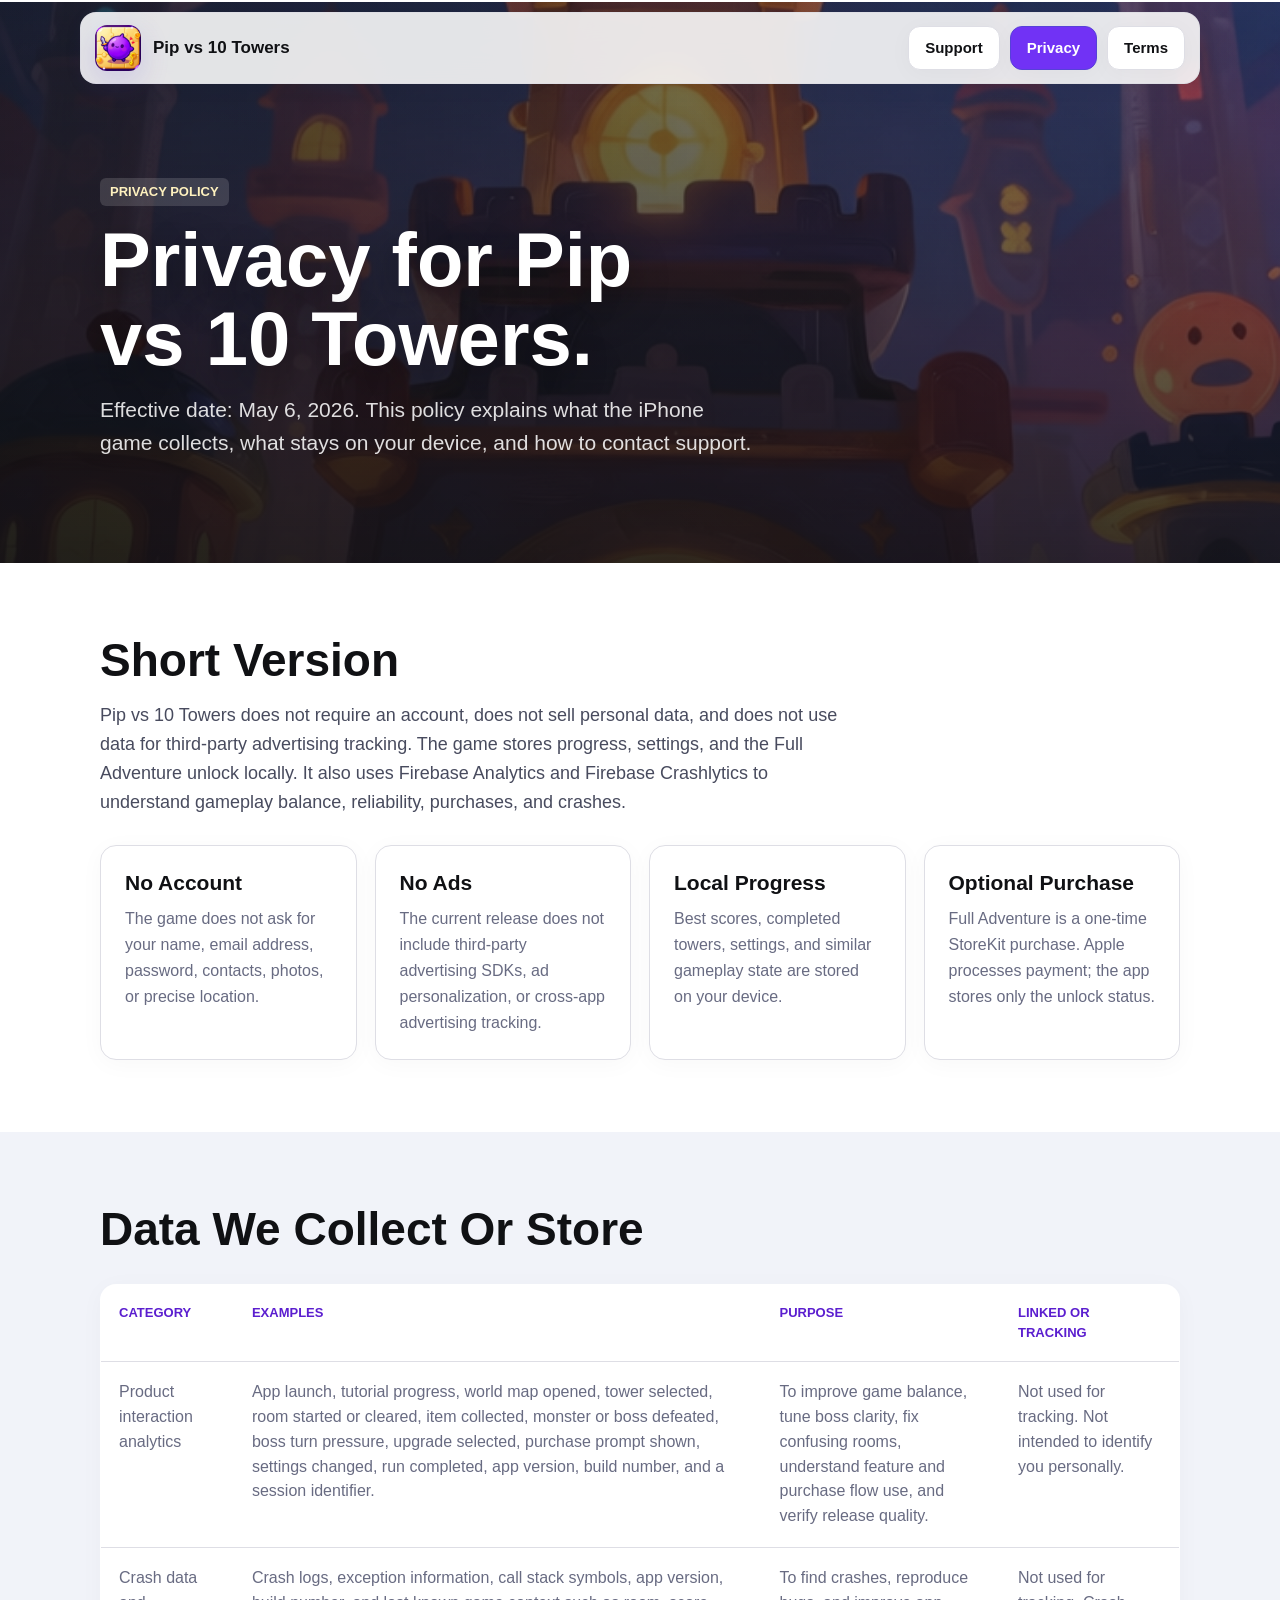
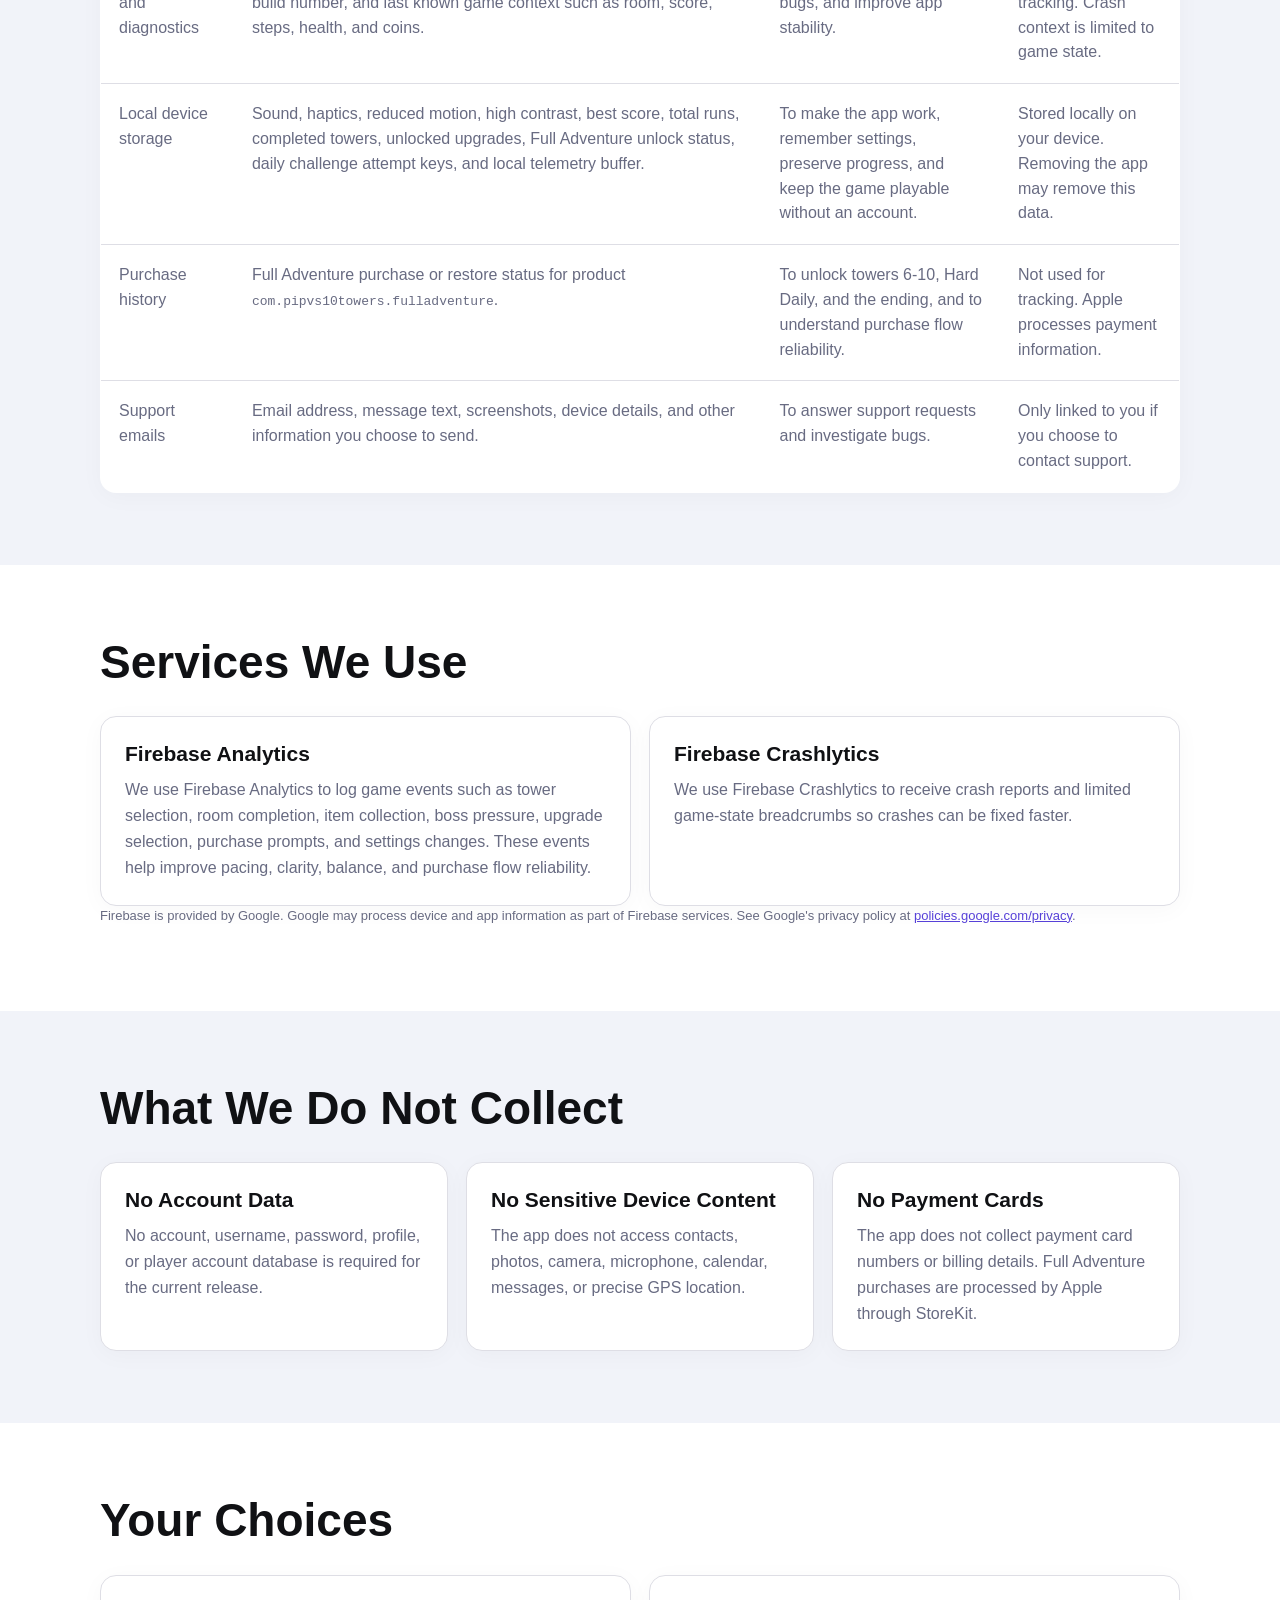
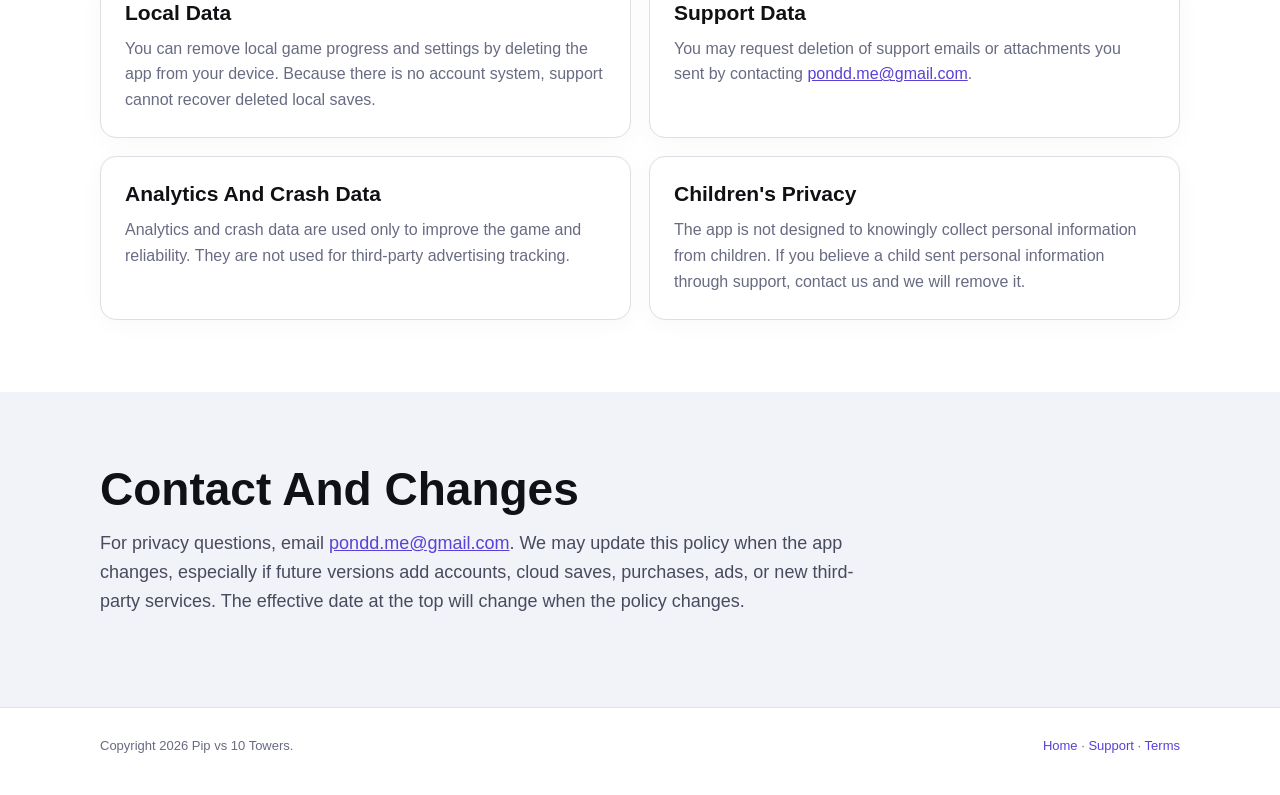
==== privacy.html @ 15993c51 "init" ====
<!DOCTYPE html>
<html lang="en">
  <head>
    <meta charset="utf-8">
    <meta name="viewport" content="width=device-width, initial-scale=1">
    <title>Privacy Policy - Pip vs 10 Towers</title>
    <meta name="description" content="Privacy policy for Pip vs 10 Towers on iPhone.">
    <link rel="stylesheet" href="styles.css">
    <link rel="icon" href="assets/app-icon.png">
  </head>
  <body>
    <div class="site-shell">
      <header class="topbar">
        <a class="brand" href="index.html" aria-label="Pip vs 10 Towers home">
          <img src="assets/app-icon.png" alt="">
          <span>Pip vs 10 Towers</span>
        </a>
        <nav class="nav" aria-label="Main navigation">
          <a href="support.html">Support</a>
          <a href="privacy.html" aria-current="page">Privacy</a>
          <a href="terms.html">Terms</a>
        </nav>
      </header>

      <main>
        <section class="page-header">
          <div class="content">
            <p class="eyebrow">Privacy Policy</p>
            <h1>Privacy for Pip vs 10 Towers.</h1>
            <p class="hero-copy">
              Effective date: May 6, 2026. This policy explains what the iPhone game collects, what stays on your device, and how to contact support.
            </p>
          </div>
        </section>

        <section class="section">
          <div class="content">
            <h2>Short Version</h2>
            <p class="lead">
              Pip vs 10 Towers does not require an account, does not sell personal data, and does not use data for third-party advertising tracking. The game stores progress, settings, and the Full Adventure unlock locally. It also uses Firebase Analytics and Firebase Crashlytics to understand gameplay balance, reliability, purchases, and crashes.
            </p>
            <div class="grid">
              <article class="card">
                <h3>No Account</h3>
                <p>The game does not ask for your name, email address, password, contacts, photos, or precise location.</p>
              </article>
              <article class="card">
                <h3>No Ads</h3>
                <p>The current release does not include third-party advertising SDKs, ad personalization, or cross-app advertising tracking.</p>
              </article>
              <article class="card">
                <h3>Local Progress</h3>
                <p>Best scores, completed towers, settings, and similar gameplay state are stored on your device.</p>
              </article>
              <article class="card">
                <h3>Optional Purchase</h3>
                <p>Full Adventure is a one-time StoreKit purchase. Apple processes payment; the app stores only the unlock status.</p>
              </article>
            </div>
          </div>
        </section>

        <section class="section alt">
          <div class="content">
            <h2>Data We Collect Or Store</h2>
            <table class="data-table">
              <thead>
                <tr>
                  <th>Category</th>
                  <th>Examples</th>
                  <th>Purpose</th>
                  <th>Linked Or Tracking</th>
                </tr>
              </thead>
              <tbody>
                <tr>
                  <td data-label="Category">Product interaction analytics</td>
                  <td data-label="Examples">App launch, tutorial progress, world map opened, tower selected, room started or cleared, item collected, monster or boss defeated, boss turn pressure, upgrade selected, purchase prompt shown, settings changed, run completed, app version, build number, and a session identifier.</td>
                  <td data-label="Purpose">To improve game balance, tune boss clarity, fix confusing rooms, understand feature and purchase flow use, and verify release quality.</td>
                  <td data-label="Linked Or Tracking">Not used for tracking. Not intended to identify you personally.</td>
                </tr>
                <tr>
                  <td data-label="Category">Crash data and diagnostics</td>
                  <td data-label="Examples">Crash logs, exception information, call stack symbols, app version, build number, and last known game context such as room, score, steps, health, and coins.</td>
                  <td data-label="Purpose">To find crashes, reproduce bugs, and improve app stability.</td>
                  <td data-label="Linked Or Tracking">Not used for tracking. Crash context is limited to game state.</td>
                </tr>
                <tr>
                  <td data-label="Category">Local device storage</td>
                  <td data-label="Examples">Sound, haptics, reduced motion, high contrast, best score, total runs, completed towers, unlocked upgrades, Full Adventure unlock status, daily challenge attempt keys, and local telemetry buffer.</td>
                  <td data-label="Purpose">To make the app work, remember settings, preserve progress, and keep the game playable without an account.</td>
                  <td data-label="Linked Or Tracking">Stored locally on your device. Removing the app may remove this data.</td>
                </tr>
                <tr>
                  <td data-label="Category">Purchase history</td>
                  <td data-label="Examples">Full Adventure purchase or restore status for product <code>com.pipvs10towers.fulladventure</code>.</td>
                  <td data-label="Purpose">To unlock towers 6-10, Hard Daily, and the ending, and to understand purchase flow reliability.</td>
                  <td data-label="Linked Or Tracking">Not used for tracking. Apple processes payment information.</td>
                </tr>
                <tr>
                  <td data-label="Category">Support emails</td>
                  <td data-label="Examples">Email address, message text, screenshots, device details, and other information you choose to send.</td>
                  <td data-label="Purpose">To answer support requests and investigate bugs.</td>
                  <td data-label="Linked Or Tracking">Only linked to you if you choose to contact support.</td>
                </tr>
              </tbody>
            </table>
          </div>
        </section>

        <section class="section">
          <div class="content">
            <h2>Services We Use</h2>
            <div class="grid two">
              <article class="card">
                <h3>Firebase Analytics</h3>
                <p>We use Firebase Analytics to log game events such as tower selection, room completion, item collection, boss pressure, upgrade selection, purchase prompts, and settings changes. These events help improve pacing, clarity, balance, and purchase flow reliability.</p>
              </article>
              <article class="card">
                <h3>Firebase Crashlytics</h3>
                <p>We use Firebase Crashlytics to receive crash reports and limited game-state breadcrumbs so crashes can be fixed faster.</p>
              </article>
            </div>
            <p class="fine-print">
              Firebase is provided by Google. Google may process device and app information as part of Firebase services. See Google's privacy policy at <a href="https://policies.google.com/privacy">policies.google.com/privacy</a>.
            </p>
          </div>
        </section>

        <section class="section alt">
          <div class="content">
            <h2>What We Do Not Collect</h2>
            <div class="grid">
              <article class="card">
                <h3>No Account Data</h3>
                <p>No account, username, password, profile, or player account database is required for the current release.</p>
              </article>
              <article class="card">
                <h3>No Sensitive Device Content</h3>
                <p>The app does not access contacts, photos, camera, microphone, calendar, messages, or precise GPS location.</p>
              </article>
              <article class="card">
                <h3>No Payment Cards</h3>
                <p>The app does not collect payment card numbers or billing details. Full Adventure purchases are processed by Apple through StoreKit.</p>
              </article>
            </div>
          </div>
        </section>

        <section class="section">
          <div class="content">
            <h2>Your Choices</h2>
            <div class="grid two">
              <article class="card">
                <h3>Local Data</h3>
                <p>You can remove local game progress and settings by deleting the app from your device. Because there is no account system, support cannot recover deleted local saves.</p>
              </article>
              <article class="card">
                <h3>Support Data</h3>
                <p>You may request deletion of support emails or attachments you sent by contacting <a href="mailto:pondd.me@gmail.com?subject=Pip%20vs%2010%20Towers%20Privacy">pondd.me@gmail.com</a>.</p>
              </article>
              <article class="card">
                <h3>Analytics And Crash Data</h3>
                <p>Analytics and crash data are used only to improve the game and reliability. They are not used for third-party advertising tracking.</p>
              </article>
              <article class="card">
                <h3>Children's Privacy</h3>
                <p>The app is not designed to knowingly collect personal information from children. If you believe a child sent personal information through support, contact us and we will remove it.</p>
              </article>
            </div>
          </div>
        </section>

        <section class="section alt">
          <div class="content">
            <h2>Contact And Changes</h2>
            <p class="lead">
              For privacy questions, email <a href="mailto:pondd.me@gmail.com?subject=Pip%20vs%2010%20Towers%20Privacy">pondd.me@gmail.com</a>. We may update this policy when the app changes, especially if future versions add accounts, cloud saves, purchases, ads, or new third-party services. The effective date at the top will change when the policy changes.
            </p>
          </div>
        </section>
      </main>

      <footer class="footer">
        <div class="footer-inner">
          <span>Copyright 2026 Pip vs 10 Towers.</span>
          <span><a href="index.html">Home</a> · <a href="support.html">Support</a> · <a href="terms.html">Terms</a></span>
        </div>
      </footer>
    </div>
  </body>
</html>
---- styles.css ----
:root {
  color-scheme: light;
  --ink: #101114;
  --muted: #686b82;
  --soft: #484b5e;
  --paper: #f7f8fc;
  --surface: #ffffff;
  --surface-alt: #f1f3f9;
  --panel: #ffffff;
  --panel-strong: #ffffff;
  --line: #dedee5;
  --line-soft: rgba(104, 107, 130, 0.18);
  --purple: #7132f5;
  --purple-dark: #5741d8;
  --purple-deep: #5b1ecf;
  --purple-soft: rgba(133, 91, 251, 0.16);
  --gold: #f5c95f;
  --green: #149e61;
  --green-dark: #026b3f;
  --danger: #d95f4f;
  --shadow: 0 4px 24px rgba(0, 0, 0, 0.03);
  --shadow-strong: 0 22px 58px rgba(16, 17, 20, 0.12);
  font-family: "IBM Plex Sans", "Helvetica Neue", Helvetica, Arial, sans-serif;
  background: var(--paper);
}

* {
  box-sizing: border-box;
}

html {
  min-width: 320px;
  background: var(--paper);
  -webkit-text-size-adjust: 100%;
}

body {
  min-height: 100vh;
  margin: 0;
  color: var(--ink);
  background: linear-gradient(180deg, #ffffff 0%, #f7f8fc 48%, #ffffff 100%);
}

a {
  color: var(--purple-dark);
}

.site-shell {
  min-height: 100vh;
}

.topbar {
  position: sticky;
  top: 12px;
  z-index: 10;
  display: flex;
  align-items: center;
  justify-content: space-between;
  gap: 18px;
  width: min(1120px, calc(100% - 32px));
  margin: 0 auto;
  padding: 12px 14px;
  border: 1px solid rgba(222, 222, 229, 0.82);
  border-radius: 16px;
  background: rgba(255, 255, 255, 0.88);
  box-shadow: var(--shadow);
  backdrop-filter: blur(18px);
}

.brand {
  display: inline-flex;
  align-items: center;
  gap: 12px;
  min-width: 0;
  color: var(--ink);
  text-decoration: none;
}

.brand img {
  width: 46px;
  height: 46px;
  border-radius: 12px;
  box-shadow: 0 10px 30px rgba(87, 65, 216, 0.16);
}

.brand span {
  font-size: 17px;
  font-weight: 800;
  letter-spacing: 0;
  white-space: nowrap;
}

.nav {
  display: flex;
  align-items: center;
  gap: 10px;
}

.nav a,
.button {
  display: inline-flex;
  align-items: center;
  justify-content: center;
  min-height: 44px;
  padding: 0 16px;
  border: 1px solid var(--line);
  border-radius: 12px;
  background: var(--surface);
  color: var(--ink);
  font-size: 15px;
  font-weight: 700;
  letter-spacing: 0;
  line-height: 1.38;
  text-decoration: none;
  box-shadow: var(--shadow);
  transition: transform 160ms ease, border-color 160ms ease, background 160ms ease;
}

.nav a:hover,
.button:hover {
  transform: translateY(-1px);
  border-color: rgba(113, 50, 245, 0.34);
}

.nav a[aria-current="page"],
.button.primary {
  border-color: var(--purple-dark);
  background: var(--purple);
  color: #ffffff;
}

.hero {
  position: relative;
  display: grid;
  align-items: center;
  min-height: clamp(620px, 78vh, 820px);
  margin-top: -70px;
  overflow: hidden;
  isolation: isolate;
}

.hero::before {
  content: "";
  position: absolute;
  inset: 0;
  z-index: -2;
  background: url("assets/pip-enters-tower.webp") center 38% / cover no-repeat;
}

.hero::after {
  content: "";
  position: absolute;
  inset: 0;
  z-index: -1;
  background:
    linear-gradient(180deg, rgba(16, 17, 20, 0.28) 0%, rgba(16, 17, 20, 0.18) 34%, rgba(16, 17, 20, 0.78) 100%),
    linear-gradient(90deg, rgba(16, 17, 20, 0.66) 0%, rgba(16, 17, 20, 0.24) 48%, rgba(16, 17, 20, 0.08) 100%);
}

.hero-inner,
.content {
  width: min(1080px, calc(100% - 32px));
  margin: 0 auto;
}

.hero-inner {
  display: grid;
  grid-template-columns: minmax(0, 1fr) minmax(230px, 330px);
  align-items: center;
  gap: clamp(28px, 5vw, 64px);
  padding: 178px 0 70px;
}

.hero-copy-panel {
  min-width: 0;
}

.intro-device {
  justify-self: end;
  width: clamp(230px, 26vw, 318px);
  margin: 0;
  filter: drop-shadow(0 28px 58px rgba(10, 9, 18, 0.42));
}

.phone-frame {
  position: relative;
  width: 100%;
  aspect-ratio: 9 / 19.5;
  padding: 12px;
  border: 1px solid rgba(255, 255, 255, 0.28);
  border-radius: 44px;
  background:
    linear-gradient(145deg, #22242b 0%, #07080d 58%, #333640 100%);
  box-shadow:
    inset 0 0 0 2px rgba(255, 255, 255, 0.08),
    inset 0 0 0 7px #0f1015,
    var(--shadow-strong);
}

.phone-frame::before {
  content: "";
  position: absolute;
  top: 18px;
  left: 50%;
  z-index: 2;
  width: 38%;
  height: 25px;
  border-radius: 9999px;
  background: #050507;
  transform: translateX(-50%);
}

.phone-frame::after {
  content: "";
  position: absolute;
  inset: 12px;
  z-index: 1;
  pointer-events: none;
  border-radius: 32px;
  box-shadow:
    inset 0 0 0 1px rgba(255, 255, 255, 0.12),
    inset 0 48px 58px rgba(255, 255, 255, 0.08);
}

.intro-video {
  display: block;
  width: 100%;
  height: 100%;
  border-radius: 32px;
  background: #0b0c10;
  object-fit: cover;
}

.eyebrow {
  display: inline-flex;
  align-items: center;
  min-height: 28px;
  margin: 0 0 14px;
  padding: 0 10px;
  border-radius: 6px;
  background: var(--purple-soft);
  color: var(--purple-deep);
  font-size: 13px;
  font-weight: 800;
  letter-spacing: 0;
  line-height: 1.43;
  text-transform: uppercase;
}

.hero .eyebrow,
.page-header .eyebrow {
  background: rgba(255, 255, 255, 0.14);
  color: #fff2bf;
}

h1,
h2,
h3,
p {
  margin-top: 0;
}

h1,
h2 {
  font-weight: 800;
  letter-spacing: 0;
}

h1 {
  max-width: 760px;
  margin-bottom: 16px;
  color: #ffffff;
  font-size: clamp(42px, 8vw, 76px);
  line-height: 1.04;
  text-wrap: balance;
  text-shadow: 0 14px 38px rgba(0, 0, 0, 0.42);
}

.hero-copy {
  max-width: 660px;
  margin-bottom: 28px;
  color: rgba(255, 255, 255, 0.86);
  font-size: clamp(17px, 2.2vw, 21px);
  line-height: 1.55;
}

.actions {
  display: flex;
  flex-wrap: wrap;
  gap: 12px;
}

.hero .button:not(.primary),
.page-header .button:not(.primary) {
  border-color: rgba(255, 255, 255, 0.72);
  background: rgba(255, 255, 255, 0.92);
}

.section {
  padding: 72px 0;
  background: var(--surface);
}

.section.alt {
  background: var(--surface-alt);
}

.section h2 {
  max-width: 780px;
  margin-bottom: 14px;
  color: var(--ink);
  font-size: clamp(30px, 5vw, 46px);
  line-height: 1.12;
  letter-spacing: 0;
  text-wrap: balance;
}

.lead {
  max-width: 760px;
  color: var(--soft);
  font-size: 18px;
  line-height: 1.62;
}

.grid {
  display: grid;
  grid-template-columns: repeat(auto-fit, minmax(230px, 1fr));
  gap: 18px;
  margin-top: 28px;
}

.grid.two {
  grid-template-columns: repeat(2, minmax(0, 1fr));
}

.card {
  min-width: 0;
  padding: 24px;
  border: 1px solid var(--line);
  border-radius: 16px;
  background: var(--panel);
  box-shadow: var(--shadow);
}

.card h3 {
  margin-bottom: 10px;
  color: var(--ink);
  font-size: 21px;
  line-height: 1.22;
  letter-spacing: 0;
}

.card p,
.card li {
  color: var(--muted);
  line-height: 1.62;
}

.card p:last-child,
.card ul:last-child {
  margin-bottom: 0;
}

.data-table {
  width: 100%;
  border-collapse: collapse;
  margin-top: 28px;
  overflow: hidden;
  border: 1px solid var(--line);
  border-radius: 16px;
  background: var(--panel-strong);
  box-shadow: var(--shadow);
}

.data-table th,
.data-table td {
  padding: 18px;
  border-bottom: 1px solid var(--line);
  text-align: left;
  vertical-align: top;
  line-height: 1.55;
}

.data-table th {
  color: var(--purple-deep);
  font-size: 13px;
  font-weight: 800;
  text-transform: uppercase;
  letter-spacing: 0;
}

.data-table td {
  color: var(--muted);
}

.data-table tr:last-child td {
  border-bottom: 0;
}

.page-header {
  position: relative;
  margin-top: -70px;
  padding: 176px 0 76px;
  overflow: hidden;
  isolation: isolate;
  background:
    linear-gradient(180deg, rgba(16, 17, 20, 0.22), rgba(16, 17, 20, 0.78)),
    linear-gradient(90deg, rgba(16, 17, 20, 0.68), rgba(16, 17, 20, 0.14)),
    url("assets/pip-enters-tower.webp") center 34% / cover no-repeat;
}

.page-header h1 {
  max-width: 820px;
}

.fine-print {
  color: var(--muted);
  font-size: 13px;
  line-height: 1.55;
}

.contact-box {
  display: flex;
  align-items: center;
  justify-content: space-between;
  gap: 18px;
  margin-top: 26px;
  padding: 22px;
  border: 1px solid rgba(113, 50, 245, 0.24);
  border-radius: 16px;
  background: var(--surface);
  box-shadow: var(--shadow);
}

.contact-box strong {
  display: block;
  margin-bottom: 4px;
  color: var(--ink);
  font-size: 18px;
}

.footer {
  padding: 30px 0 42px;
  border-top: 1px solid var(--line-soft);
  background: #ffffff;
}

.footer-inner {
  display: flex;
  justify-content: space-between;
  gap: 18px;
  width: min(1080px, calc(100% - 32px));
  margin: 0 auto;
  color: var(--muted);
  font-size: 13px;
}

.footer a {
  color: var(--purple-dark);
  text-decoration: none;
}

@media (max-width: 760px) {
  .topbar {
    top: 8px;
    align-items: flex-start;
    padding: 10px;
  }

  .brand span {
    white-space: normal;
  }

  .nav {
    flex-wrap: wrap;
    justify-content: flex-end;
    gap: 8px;
  }

  .nav a {
    min-height: 38px;
    padding: 0 12px;
    font-size: 13px;
  }

  .hero {
    min-height: 680px;
  }

  .hero-inner {
    grid-template-columns: 1fr;
    gap: 32px;
    padding-top: 170px;
    padding-bottom: 56px;
  }

  .intro-device {
    justify-self: center;
    width: min(72vw, 286px);
  }

  .grid,
  .grid.two {
    grid-template-columns: 1fr;
  }

  .data-table,
  .data-table thead,
  .data-table tbody,
  .data-table tr,
  .data-table th,
  .data-table td {
    display: block;
    width: 100%;
  }

  .data-table thead {
    display: none;
  }

  .data-table td {
    border-bottom: 0;
  }

  .data-table tr {
    border-bottom: 1px solid var(--line);
  }

  .data-table tr:last-child {
    border-bottom: 0;
  }

  .data-table td::before {
    content: attr(data-label);
    display: block;
    margin-bottom: 6px;
    color: var(--purple-deep);
    font-size: 12px;
    font-weight: 800;
    text-transform: uppercase;
    letter-spacing: 0;
  }

  .contact-box,
  .footer-inner {
    display: block;
  }

  .contact-box .button {
    width: 100%;
    margin-top: 14px;
  }

  .footer-inner span:last-child {
    display: block;
    margin-top: 10px;
  }
}

@media (prefers-reduced-motion: reduce) {
  .nav a,
  .button {
    transition: none;
  }

  .nav a:hover,
  .button:hover {
    transform: none;
  }
}
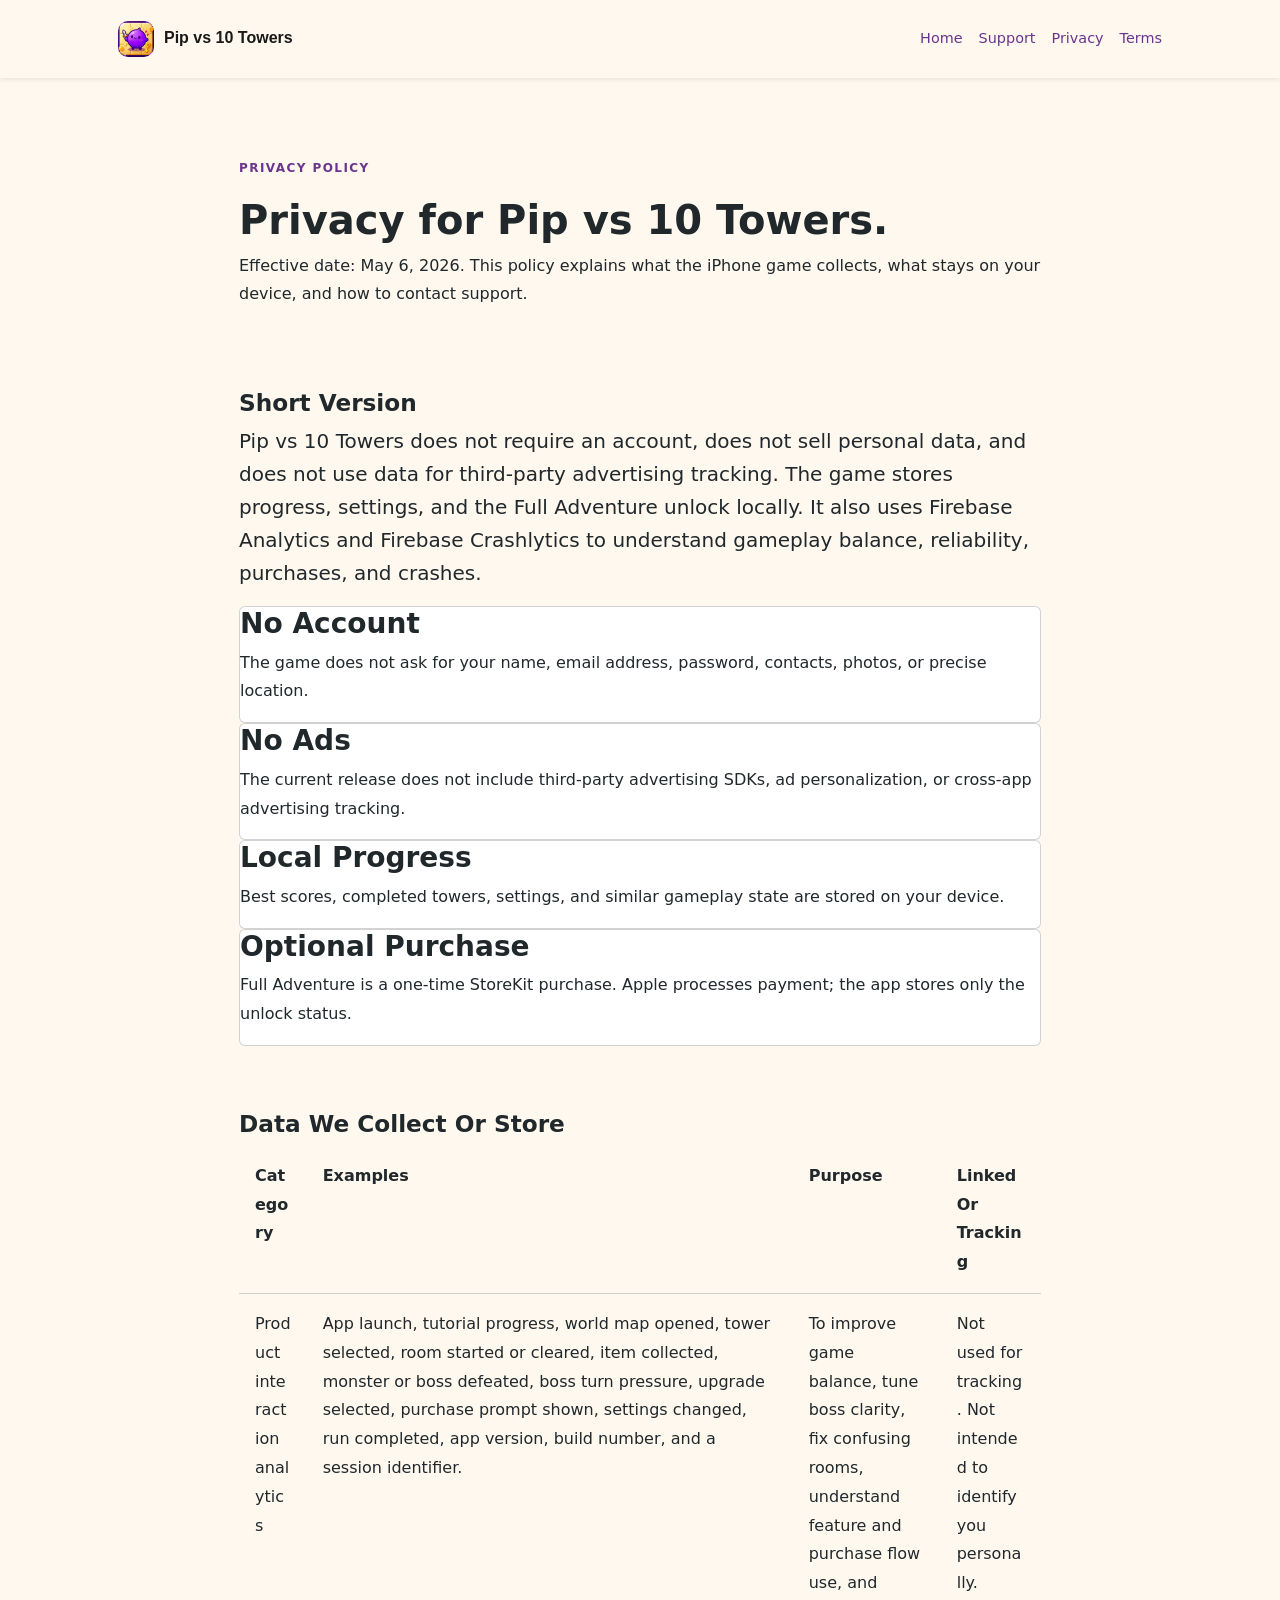
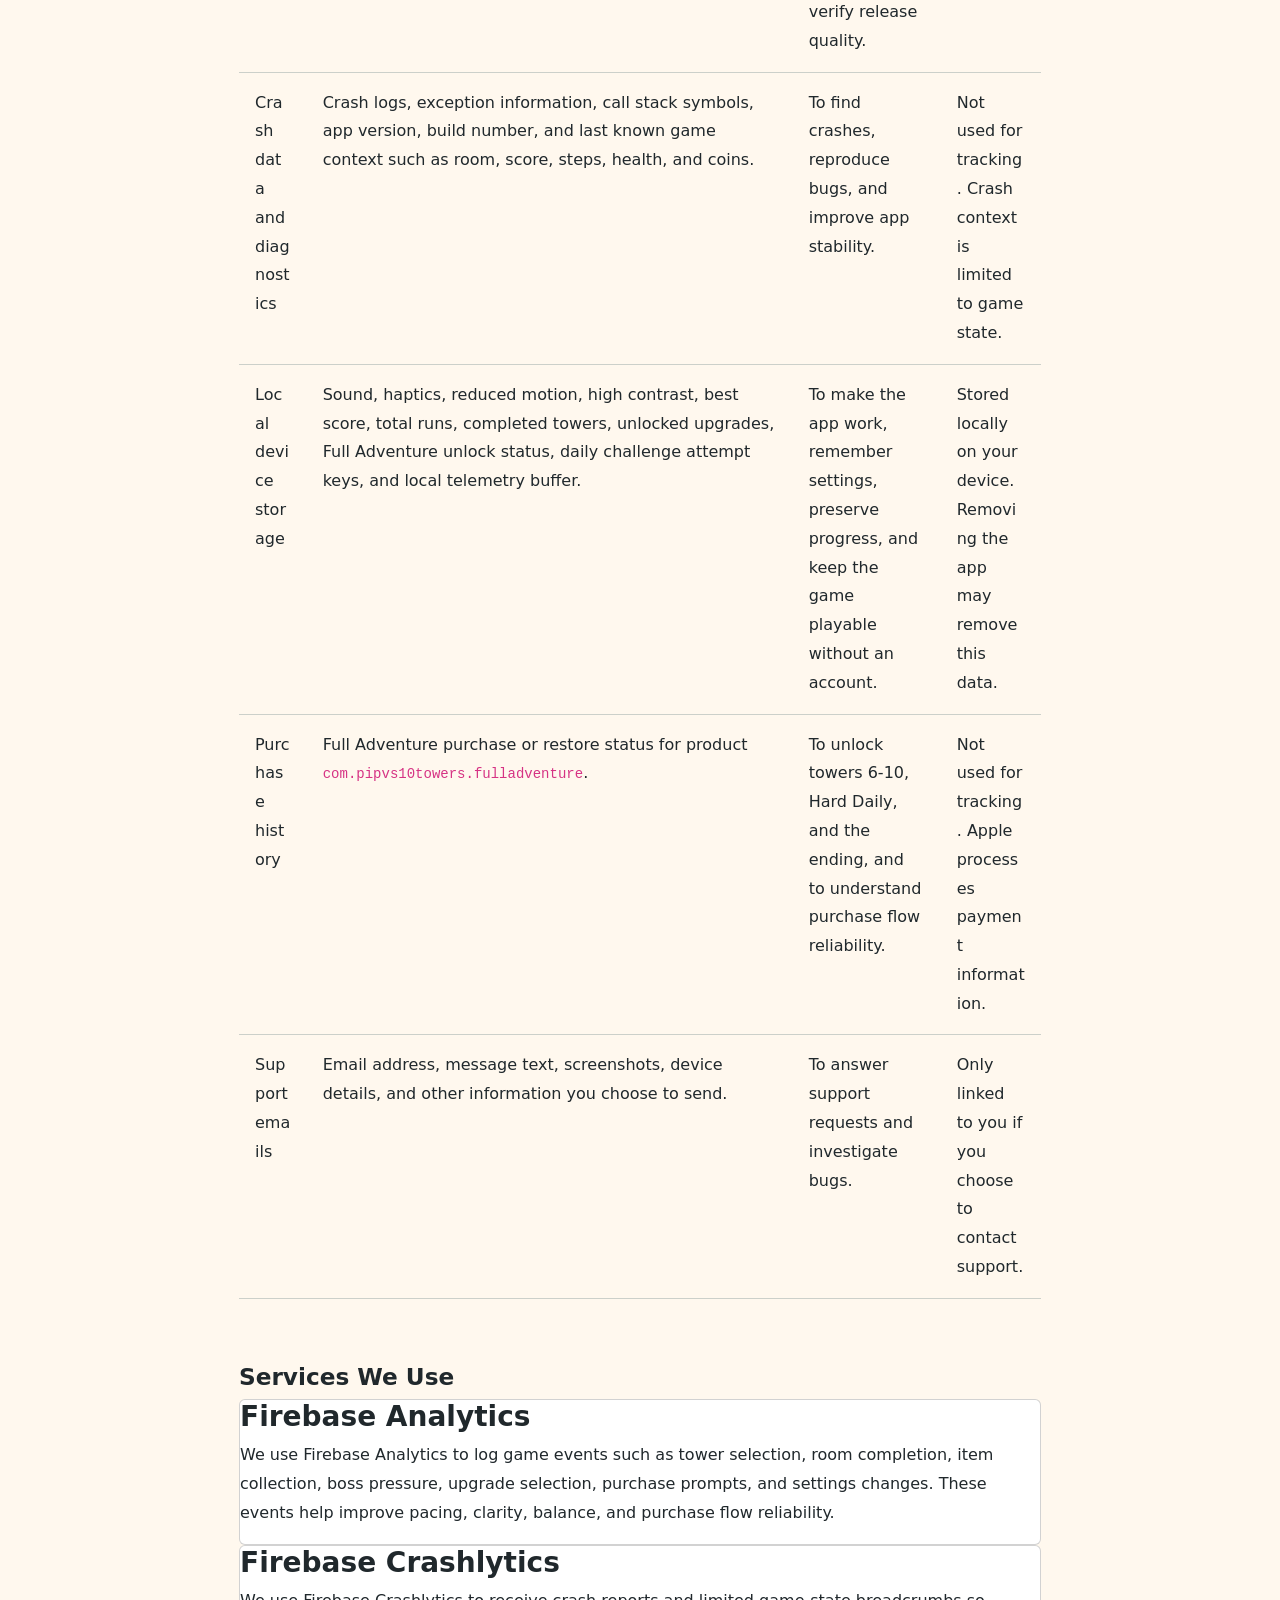
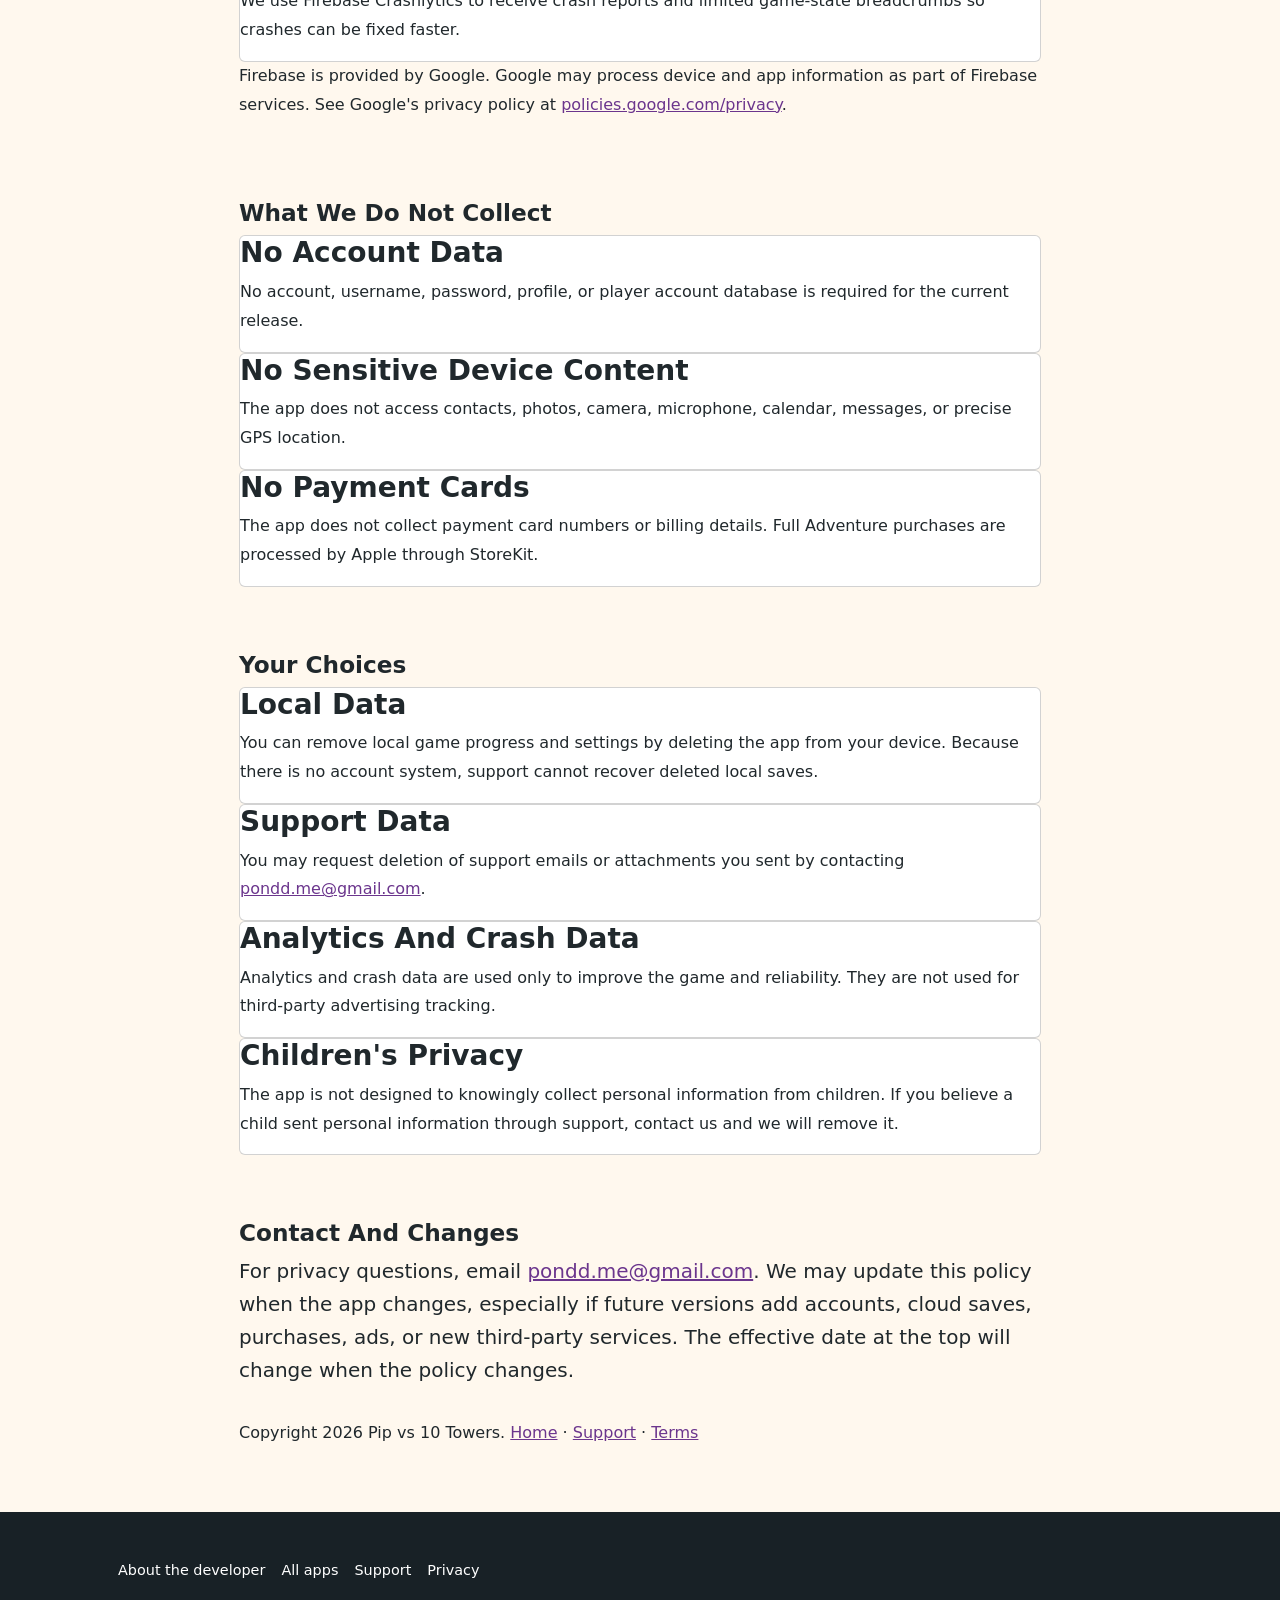
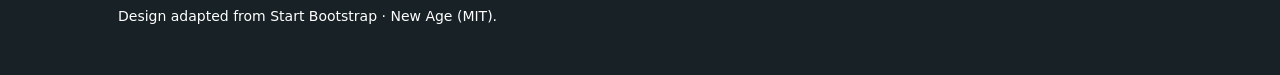
==== commit 181aba06: "Refresh app website with customized New Age design" ====
--- a/privacy.html
+++ b/privacy.html
@@ -1,192 +1,162 @@
 <!DOCTYPE html>
-<html lang="en">
-  <head>
-    <meta charset="utf-8">
-    <meta name="viewport" content="width=device-width, initial-scale=1">
-    <title>Privacy Policy - Pip vs 10 Towers</title>
-    <meta name="description" content="Privacy policy for Pip vs 10 Towers on iPhone.">
-    <link rel="stylesheet" href="styles.css">
-    <link rel="icon" href="assets/app-icon.png">
-  </head>
-  <body>
-    <div class="site-shell">
-      <header class="topbar">
-        <a class="brand" href="index.html" aria-label="Pip vs 10 Towers home">
-          <img src="assets/app-icon.png" alt="">
-          <span>Pip vs 10 Towers</span>
-        </a>
-        <nav class="nav" aria-label="Main navigation">
-          <a href="support.html">Support</a>
-          <a href="privacy.html" aria-current="page">Privacy</a>
-          <a href="terms.html">Terms</a>
-        </nav>
-      </header>
 
-      <main>
-        <section class="page-header">
-          <div class="content">
-            <p class="eyebrow">Privacy Policy</p>
-            <h1>Privacy for Pip vs 10 Towers.</h1>
-            <p class="hero-copy">
+<html lang="en"><head><meta charset="utf-8"/><meta content="width=device-width, initial-scale=1" name="viewport"/><title>Privacy Policy - Pip vs 10 Towers</title><meta content="Pip is small, brave, and definitely not ready for ten magical towers. Good thing every room is only one smart step away." name="description"/><link href="assets/app-icon.png" rel="icon"/><link href="assets/new-age/styles.css" rel="stylesheet"/><link href="assets/new-age/brand.css" rel="stylesheet"/></head><body><a class="skip-link" href="#main">Skip to content</a><nav aria-label="Main navigation" class="navbar navbar-expand-lg navbar-light shadow-sm" id="mainNav"><div class="container px-5"><a class="navbar-brand fw-bold" href="index.html"><img alt="" src="assets/app-icon.png"/>Pip vs 10 Towers</a><div class="site-links"><a href="index.html">Home</a><a href="support.html">Support</a><a href="privacy.html">Privacy</a><a href="terms.html">Terms</a></div></div></nav><main class="legal-content" id="main">
+<div class="site-shell">
+<section class="page-header">
+<div class="content">
+<p class="eyebrow">Privacy Policy</p>
+<h1>Privacy for Pip vs 10 Towers.</h1>
+<p class="hero-copy">
               Effective date: May 6, 2026. This policy explains what the iPhone game collects, what stays on your device, and how to contact support.
             </p>
-          </div>
-        </section>
-
-        <section class="section">
-          <div class="content">
-            <h2>Short Version</h2>
-            <p class="lead">
+</div>
+</section>
+<section class="section">
+<div class="content">
+<h2>Short Version</h2>
+<p class="lead">
               Pip vs 10 Towers does not require an account, does not sell personal data, and does not use data for third-party advertising tracking. The game stores progress, settings, and the Full Adventure unlock locally. It also uses Firebase Analytics and Firebase Crashlytics to understand gameplay balance, reliability, purchases, and crashes.
             </p>
-            <div class="grid">
-              <article class="card">
-                <h3>No Account</h3>
-                <p>The game does not ask for your name, email address, password, contacts, photos, or precise location.</p>
-              </article>
-              <article class="card">
-                <h3>No Ads</h3>
-                <p>The current release does not include third-party advertising SDKs, ad personalization, or cross-app advertising tracking.</p>
-              </article>
-              <article class="card">
-                <h3>Local Progress</h3>
-                <p>Best scores, completed towers, settings, and similar gameplay state are stored on your device.</p>
-              </article>
-              <article class="card">
-                <h3>Optional Purchase</h3>
-                <p>Full Adventure is a one-time StoreKit purchase. Apple processes payment; the app stores only the unlock status.</p>
-              </article>
-            </div>
-          </div>
-        </section>
-
-        <section class="section alt">
-          <div class="content">
-            <h2>Data We Collect Or Store</h2>
-            <table class="data-table">
-              <thead>
-                <tr>
-                  <th>Category</th>
-                  <th>Examples</th>
-                  <th>Purpose</th>
-                  <th>Linked Or Tracking</th>
-                </tr>
-              </thead>
-              <tbody>
-                <tr>
-                  <td data-label="Category">Product interaction analytics</td>
-                  <td data-label="Examples">App launch, tutorial progress, world map opened, tower selected, room started or cleared, item collected, monster or boss defeated, boss turn pressure, upgrade selected, purchase prompt shown, settings changed, run completed, app version, build number, and a session identifier.</td>
-                  <td data-label="Purpose">To improve game balance, tune boss clarity, fix confusing rooms, understand feature and purchase flow use, and verify release quality.</td>
-                  <td data-label="Linked Or Tracking">Not used for tracking. Not intended to identify you personally.</td>
-                </tr>
-                <tr>
-                  <td data-label="Category">Crash data and diagnostics</td>
-                  <td data-label="Examples">Crash logs, exception information, call stack symbols, app version, build number, and last known game context such as room, score, steps, health, and coins.</td>
-                  <td data-label="Purpose">To find crashes, reproduce bugs, and improve app stability.</td>
-                  <td data-label="Linked Or Tracking">Not used for tracking. Crash context is limited to game state.</td>
-                </tr>
-                <tr>
-                  <td data-label="Category">Local device storage</td>
-                  <td data-label="Examples">Sound, haptics, reduced motion, high contrast, best score, total runs, completed towers, unlocked upgrades, Full Adventure unlock status, daily challenge attempt keys, and local telemetry buffer.</td>
-                  <td data-label="Purpose">To make the app work, remember settings, preserve progress, and keep the game playable without an account.</td>
-                  <td data-label="Linked Or Tracking">Stored locally on your device. Removing the app may remove this data.</td>
-                </tr>
-                <tr>
-                  <td data-label="Category">Purchase history</td>
-                  <td data-label="Examples">Full Adventure purchase or restore status for product <code>com.pipvs10towers.fulladventure</code>.</td>
-                  <td data-label="Purpose">To unlock towers 6-10, Hard Daily, and the ending, and to understand purchase flow reliability.</td>
-                  <td data-label="Linked Or Tracking">Not used for tracking. Apple processes payment information.</td>
-                </tr>
-                <tr>
-                  <td data-label="Category">Support emails</td>
-                  <td data-label="Examples">Email address, message text, screenshots, device details, and other information you choose to send.</td>
-                  <td data-label="Purpose">To answer support requests and investigate bugs.</td>
-                  <td data-label="Linked Or Tracking">Only linked to you if you choose to contact support.</td>
-                </tr>
-              </tbody>
-            </table>
-          </div>
-        </section>
-
-        <section class="section">
-          <div class="content">
-            <h2>Services We Use</h2>
-            <div class="grid two">
-              <article class="card">
-                <h3>Firebase Analytics</h3>
-                <p>We use Firebase Analytics to log game events such as tower selection, room completion, item collection, boss pressure, upgrade selection, purchase prompts, and settings changes. These events help improve pacing, clarity, balance, and purchase flow reliability.</p>
-              </article>
-              <article class="card">
-                <h3>Firebase Crashlytics</h3>
-                <p>We use Firebase Crashlytics to receive crash reports and limited game-state breadcrumbs so crashes can be fixed faster.</p>
-              </article>
-            </div>
-            <p class="fine-print">
+<div class="grid">
+<article class="card">
+<h3>No Account</h3>
+<p>The game does not ask for your name, email address, password, contacts, photos, or precise location.</p>
+</article>
+<article class="card">
+<h3>No Ads</h3>
+<p>The current release does not include third-party advertising SDKs, ad personalization, or cross-app advertising tracking.</p>
+</article>
+<article class="card">
+<h3>Local Progress</h3>
+<p>Best scores, completed towers, settings, and similar gameplay state are stored on your device.</p>
+</article>
+<article class="card">
+<h3>Optional Purchase</h3>
+<p>Full Adventure is a one-time StoreKit purchase. Apple processes payment; the app stores only the unlock status.</p>
+</article>
+</div>
+</div>
+</section>
+<section class="section alt">
+<div class="content">
+<h2>Data We Collect Or Store</h2>
+<div aria-label="Data collection details; scroll horizontally on small screens" class="table-scroll" role="region" tabindex="0"><table class="data-table">
+<thead>
+<tr>
+<th>Category</th>
+<th>Examples</th>
+<th>Purpose</th>
+<th>Linked Or Tracking</th>
+</tr>
+</thead>
+<tbody>
+<tr>
+<td data-label="Category">Product interaction analytics</td>
+<td data-label="Examples">App launch, tutorial progress, world map opened, tower selected, room started or cleared, item collected, monster or boss defeated, boss turn pressure, upgrade selected, purchase prompt shown, settings changed, run completed, app version, build number, and a session identifier.</td>
+<td data-label="Purpose">To improve game balance, tune boss clarity, fix confusing rooms, understand feature and purchase flow use, and verify release quality.</td>
+<td data-label="Linked Or Tracking">Not used for tracking. Not intended to identify you personally.</td>
+</tr>
+<tr>
+<td data-label="Category">Crash data and diagnostics</td>
+<td data-label="Examples">Crash logs, exception information, call stack symbols, app version, build number, and last known game context such as room, score, steps, health, and coins.</td>
+<td data-label="Purpose">To find crashes, reproduce bugs, and improve app stability.</td>
+<td data-label="Linked Or Tracking">Not used for tracking. Crash context is limited to game state.</td>
+</tr>
+<tr>
+<td data-label="Category">Local device storage</td>
+<td data-label="Examples">Sound, haptics, reduced motion, high contrast, best score, total runs, completed towers, unlocked upgrades, Full Adventure unlock status, daily challenge attempt keys, and local telemetry buffer.</td>
+<td data-label="Purpose">To make the app work, remember settings, preserve progress, and keep the game playable without an account.</td>
+<td data-label="Linked Or Tracking">Stored locally on your device. Removing the app may remove this data.</td>
+</tr>
+<tr>
+<td data-label="Category">Purchase history</td>
+<td data-label="Examples">Full Adventure purchase or restore status for product <code>com.pipvs10towers.fulladventure</code>.</td>
+<td data-label="Purpose">To unlock towers 6-10, Hard Daily, and the ending, and to understand purchase flow reliability.</td>
+<td data-label="Linked Or Tracking">Not used for tracking. Apple processes payment information.</td>
+</tr>
+<tr>
+<td data-label="Category">Support emails</td>
+<td data-label="Examples">Email address, message text, screenshots, device details, and other information you choose to send.</td>
+<td data-label="Purpose">To answer support requests and investigate bugs.</td>
+<td data-label="Linked Or Tracking">Only linked to you if you choose to contact support.</td>
+</tr>
+</tbody>
+</table></div>
+</div>
+</section>
+<section class="section">
+<div class="content">
+<h2>Services We Use</h2>
+<div class="grid two">
+<article class="card">
+<h3>Firebase Analytics</h3>
+<p>We use Firebase Analytics to log game events such as tower selection, room completion, item collection, boss pressure, upgrade selection, purchase prompts, and settings changes. These events help improve pacing, clarity, balance, and purchase flow reliability.</p>
+</article>
+<article class="card">
+<h3>Firebase Crashlytics</h3>
+<p>We use Firebase Crashlytics to receive crash reports and limited game-state breadcrumbs so crashes can be fixed faster.</p>
+</article>
+</div>
+<p class="fine-print">
               Firebase is provided by Google. Google may process device and app information as part of Firebase services. See Google's privacy policy at <a href="https://policies.google.com/privacy">policies.google.com/privacy</a>.
             </p>
-          </div>
-        </section>
-
-        <section class="section alt">
-          <div class="content">
-            <h2>What We Do Not Collect</h2>
-            <div class="grid">
-              <article class="card">
-                <h3>No Account Data</h3>
-                <p>No account, username, password, profile, or player account database is required for the current release.</p>
-              </article>
-              <article class="card">
-                <h3>No Sensitive Device Content</h3>
-                <p>The app does not access contacts, photos, camera, microphone, calendar, messages, or precise GPS location.</p>
-              </article>
-              <article class="card">
-                <h3>No Payment Cards</h3>
-                <p>The app does not collect payment card numbers or billing details. Full Adventure purchases are processed by Apple through StoreKit.</p>
-              </article>
-            </div>
-          </div>
-        </section>
-
-        <section class="section">
-          <div class="content">
-            <h2>Your Choices</h2>
-            <div class="grid two">
-              <article class="card">
-                <h3>Local Data</h3>
-                <p>You can remove local game progress and settings by deleting the app from your device. Because there is no account system, support cannot recover deleted local saves.</p>
-              </article>
-              <article class="card">
-                <h3>Support Data</h3>
-                <p>You may request deletion of support emails or attachments you sent by contacting <a href="mailto:pondd.me@gmail.com?subject=Pip%20vs%2010%20Towers%20Privacy">pondd.me@gmail.com</a>.</p>
-              </article>
-              <article class="card">
-                <h3>Analytics And Crash Data</h3>
-                <p>Analytics and crash data are used only to improve the game and reliability. They are not used for third-party advertising tracking.</p>
-              </article>
-              <article class="card">
-                <h3>Children's Privacy</h3>
-                <p>The app is not designed to knowingly collect personal information from children. If you believe a child sent personal information through support, contact us and we will remove it.</p>
-              </article>
-            </div>
-          </div>
-        </section>
-
-        <section class="section alt">
-          <div class="content">
-            <h2>Contact And Changes</h2>
-            <p class="lead">
+</div>
+</section>
+<section class="section alt">
+<div class="content">
+<h2>What We Do Not Collect</h2>
+<div class="grid">
+<article class="card">
+<h3>No Account Data</h3>
+<p>No account, username, password, profile, or player account database is required for the current release.</p>
+</article>
+<article class="card">
+<h3>No Sensitive Device Content</h3>
+<p>The app does not access contacts, photos, camera, microphone, calendar, messages, or precise GPS location.</p>
+</article>
+<article class="card">
+<h3>No Payment Cards</h3>
+<p>The app does not collect payment card numbers or billing details. Full Adventure purchases are processed by Apple through StoreKit.</p>
+</article>
+</div>
+</div>
+</section>
+<section class="section">
+<div class="content">
+<h2>Your Choices</h2>
+<div class="grid two">
+<article class="card">
+<h3>Local Data</h3>
+<p>You can remove local game progress and settings by deleting the app from your device. Because there is no account system, support cannot recover deleted local saves.</p>
+</article>
+<article class="card">
+<h3>Support Data</h3>
+<p>You may request deletion of support emails or attachments you sent by contacting <a href="mailto:pondd.me@gmail.com?subject=Pip%20vs%2010%20Towers%20Privacy">pondd.me@gmail.com</a>.</p>
+</article>
+<article class="card">
+<h3>Analytics And Crash Data</h3>
+<p>Analytics and crash data are used only to improve the game and reliability. They are not used for third-party advertising tracking.</p>
+</article>
+<article class="card">
+<h3>Children's Privacy</h3>
+<p>The app is not designed to knowingly collect personal information from children. If you believe a child sent personal information through support, contact us and we will remove it.</p>
+</article>
+</div>
+</div>
+</section>
+<section class="section alt">
+<div class="content">
+<h2>Contact And Changes</h2>
+<p class="lead">
               For privacy questions, email <a href="mailto:pondd.me@gmail.com?subject=Pip%20vs%2010%20Towers%20Privacy">pondd.me@gmail.com</a>. We may update this policy when the app changes, especially if future versions add accounts, cloud saves, purchases, ads, or new third-party services. The effective date at the top will change when the policy changes.
             </p>
-          </div>
-        </section>
-      </main>
-
-      <footer class="footer">
-        <div class="footer-inner">
-          <span>Copyright 2026 Pip vs 10 Towers.</span>
-          <span><a href="index.html">Home</a> · <a href="support.html">Support</a> · <a href="terms.html">Terms</a></span>
-        </div>
-      </footer>
-    </div>
-  </body>
-</html>
+</div>
+</section>
+<div class="footer">
+<div class="footer-inner">
+<span>Copyright 2026 Pip vs 10 Towers.</span>
+<span><a href="index.html">Home</a> · <a href="support.html">Support</a> · <a href="terms.html">Terms</a></span>
+</div>
+</div>
+</div>
+</main><footer class="py-5"><div class="container px-5"><div class="site-links"><a href="https://pond1982.github.io/Pondd-Page/">About the developer</a><a href="https://pond1982.github.io/Pondd-Page/apps.html">All apps</a><a href="support.html">Support</a><a href="privacy.html">Privacy</a></div><p class="small mt-4 mb-0">Design adapted from Start Bootstrap · New Age (MIT).</p></div></footer></body></html>
--- a/assets/new-age/brand.css
+++ b/assets/new-age/brand.css
@@ -0,0 +1,2 @@
+:root{--accent:#6b358d;--accent-end:#9b461d;--paper:#fff8ee}body{font-family:system-ui,-apple-system,sans-serif;color:#20282c;background:var(--paper)}h1,h2,h3,.navbar-brand{font-family:system-ui,-apple-system,sans-serif}a{color:var(--accent)}a:hover{color:var(--accent-end)}a:focus-visible,summary:focus-visible{outline:3px solid var(--accent);outline-offset:5px}.skip-link{position:absolute;top:-100px;left:1rem;z-index:100;background:white;padding:1rem}.skip-link:focus{top:1rem}#mainNav{position:relative;padding:1rem 0;background:var(--paper)}.navbar-brand{white-space:normal;max-width:100%;font-size:1rem}.navbar-brand img{width:36px;height:36px;border-radius:10px;margin-right:10px}.site-links{display:flex;gap:1rem;flex-wrap:wrap;font-size:.9rem}.site-links a{text-decoration:none}.masthead{padding:4rem 0 5rem;background:var(--paper)}.display-1{font-size:clamp(2.5rem,5.5vw,5rem);font-weight:750;letter-spacing:-.055em;line-height:1.06!important}.eyebrow{color:var(--accent);font-weight:700;text-transform:uppercase;letter-spacing:.12em;font-size:.75rem}.lead{line-height:1.65}.bg-gradient-primary-to-secondary{background:linear-gradient(120deg,var(--accent),var(--accent-end))!important}.masthead-device-mockup{position:relative;padding:1.5rem 0}.masthead-device-mockup:before{content:"";position:absolute;inset:13% 0;border-radius:50%;background:linear-gradient(120deg,var(--accent),var(--accent-end));opacity:.15}.game-screen{position:relative;display:block;width:auto;max-width:85%;max-height:570px;margin:auto;border-radius:24px;box-shadow:0 25px 65px #14242b30}.feature-number{font-size:1rem;color:var(--accent);font-weight:750}.gallery{display:flex;gap:1.5rem;justify-content:center;flex-wrap:wrap}.gallery img{height:360px;max-width:100%;object-fit:contain;border-radius:16px}.app-badge{height:3.25rem}.btn-primary{background:var(--accent);border-color:var(--accent)}.btn-primary:hover{background:var(--accent-end);border-color:var(--accent-end)}footer{background:#182126;color:white}footer a{color:#fff!important}.legal-content{max-width:850px;margin:0 auto;padding:4rem 1.5rem;line-height:1.8}.legal-content h1{font-size:2.5rem}.legal-content h2{font-size:1.45rem;margin-top:2rem}.legal-content section{padding:1rem 0}.legal-content .container{padding:0}.legal-content img{max-width:100%;height:auto}.legal-content nav{display:flex;gap:1rem;flex-wrap:wrap}details{padding:1rem 0;border-bottom:1px solid #cbd3ce}summary{cursor:pointer;font-weight:650}@media(max-width:575px){.container.px-5{padding-left:1.5rem!important;padding-right:1.5rem!important}.masthead{padding-top:2.5rem}.game-screen{max-height:450px}.site-links{gap:.75rem}.navbar .container{gap:1rem}}@media(prefers-reduced-motion:reduce){html{scroll-behavior:auto!important}*{animation:none!important;transition:none!important}}
+.table-scroll{max-width:100%;overflow-x:auto}.table-scroll:focus-visible{outline:3px solid var(--accent);outline-offset:4px}.data-table{border-collapse:collapse;min-width:650px;width:100%}.data-table th,.data-table td{padding:1rem;text-align:left;vertical-align:top;border-bottom:1px solid #ccd0ca}.legal-content{overflow-wrap:anywhere}
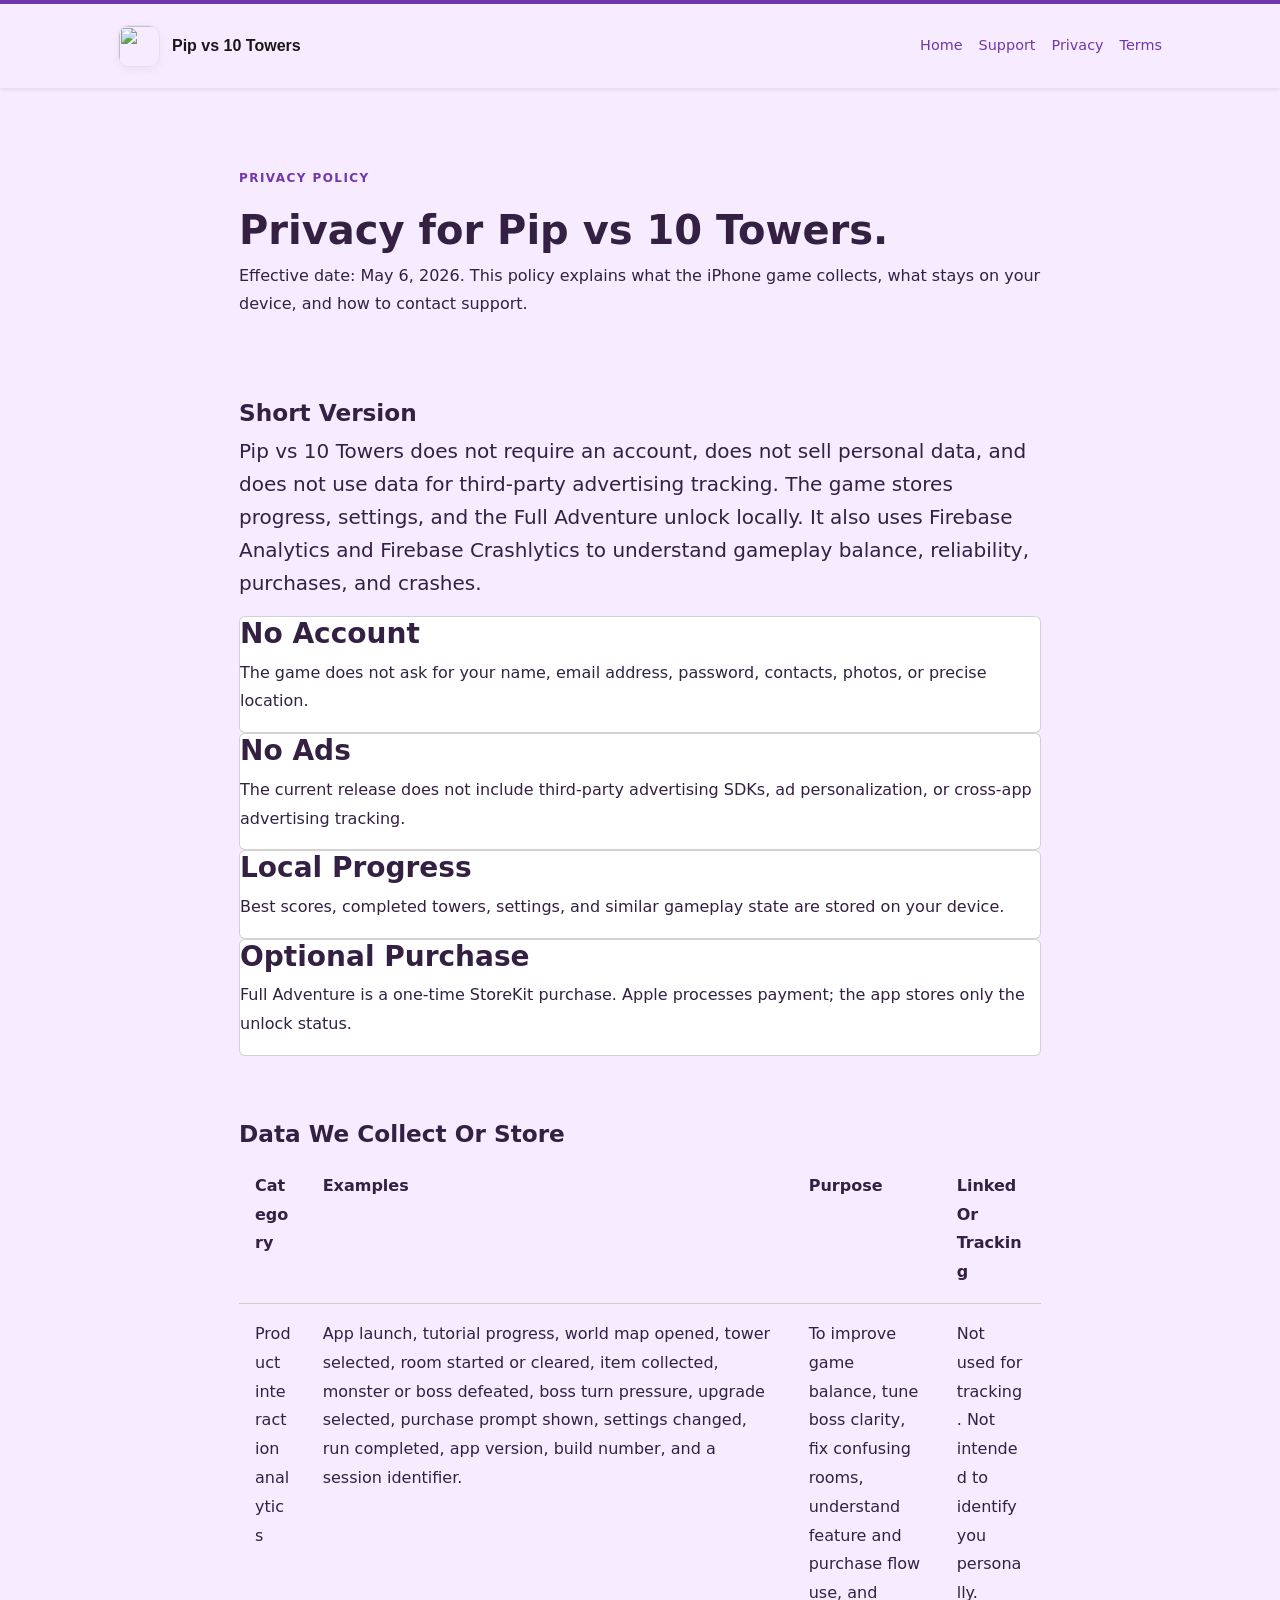
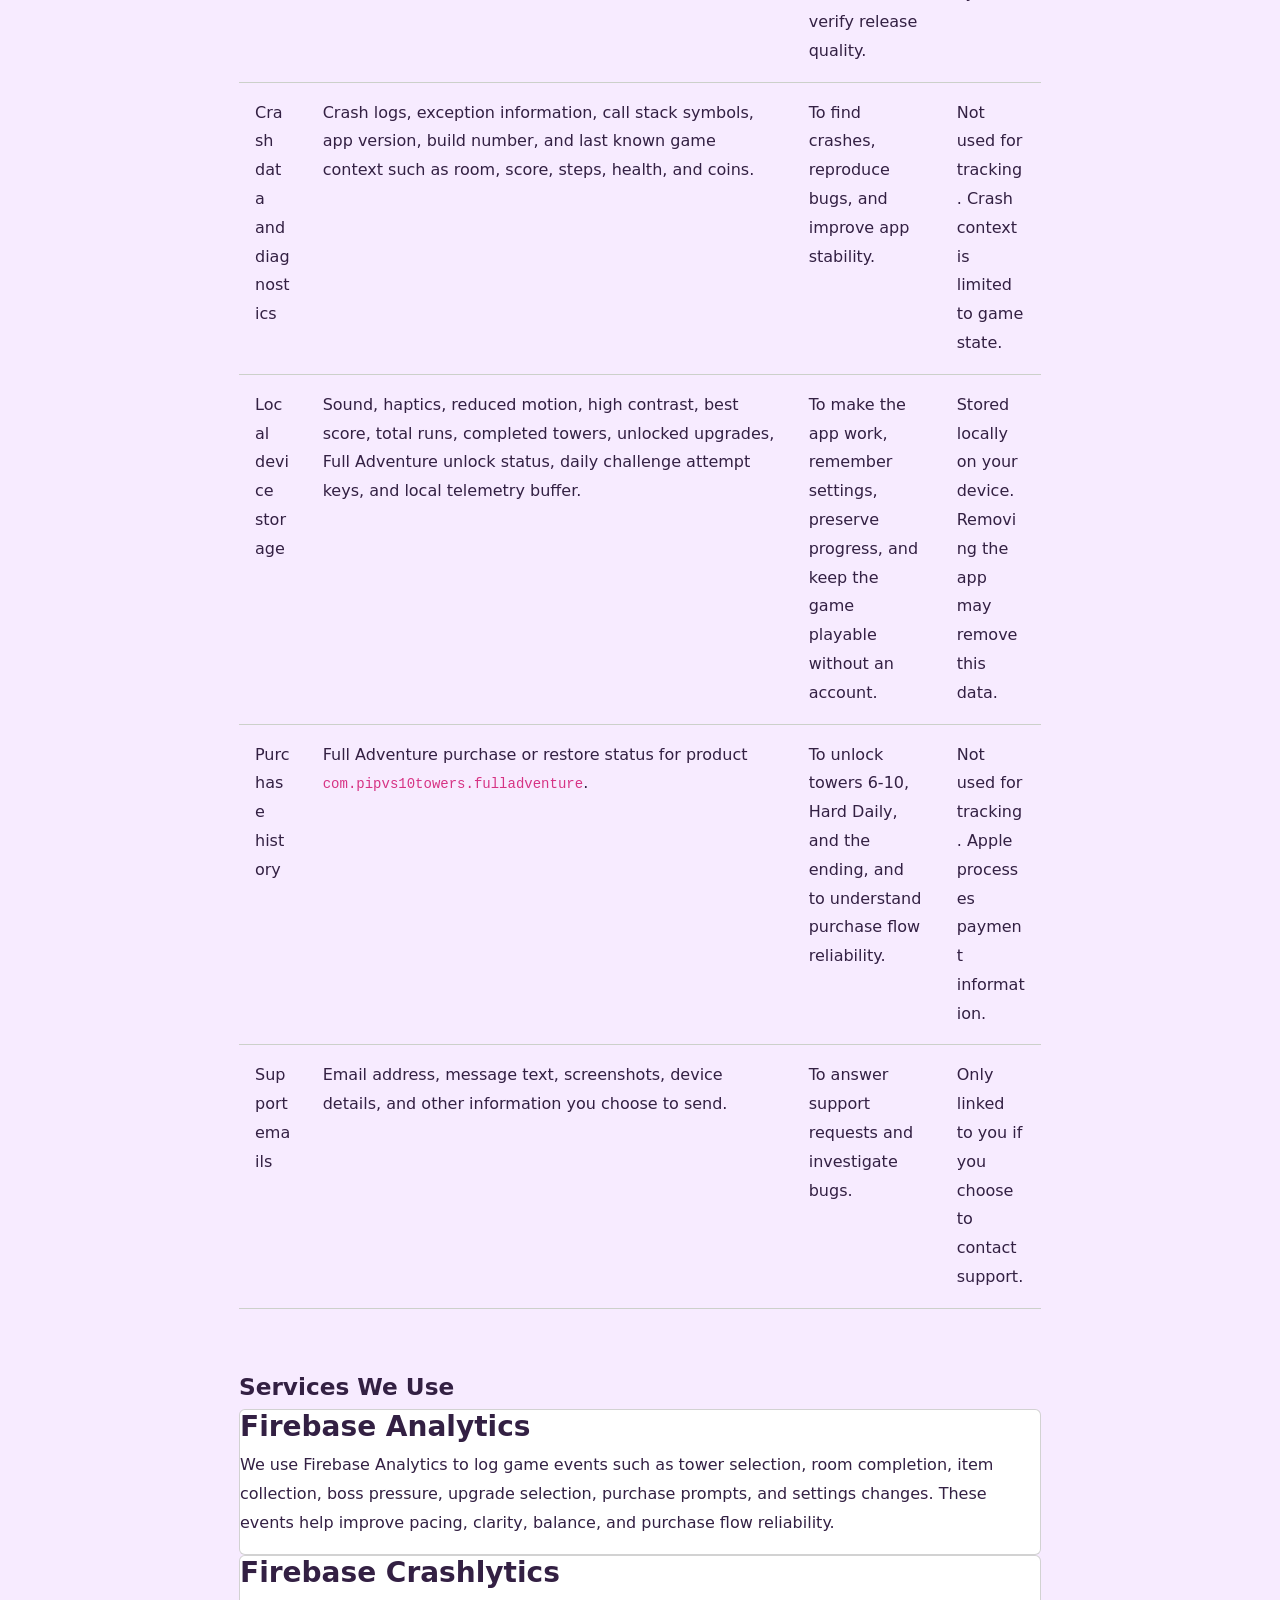
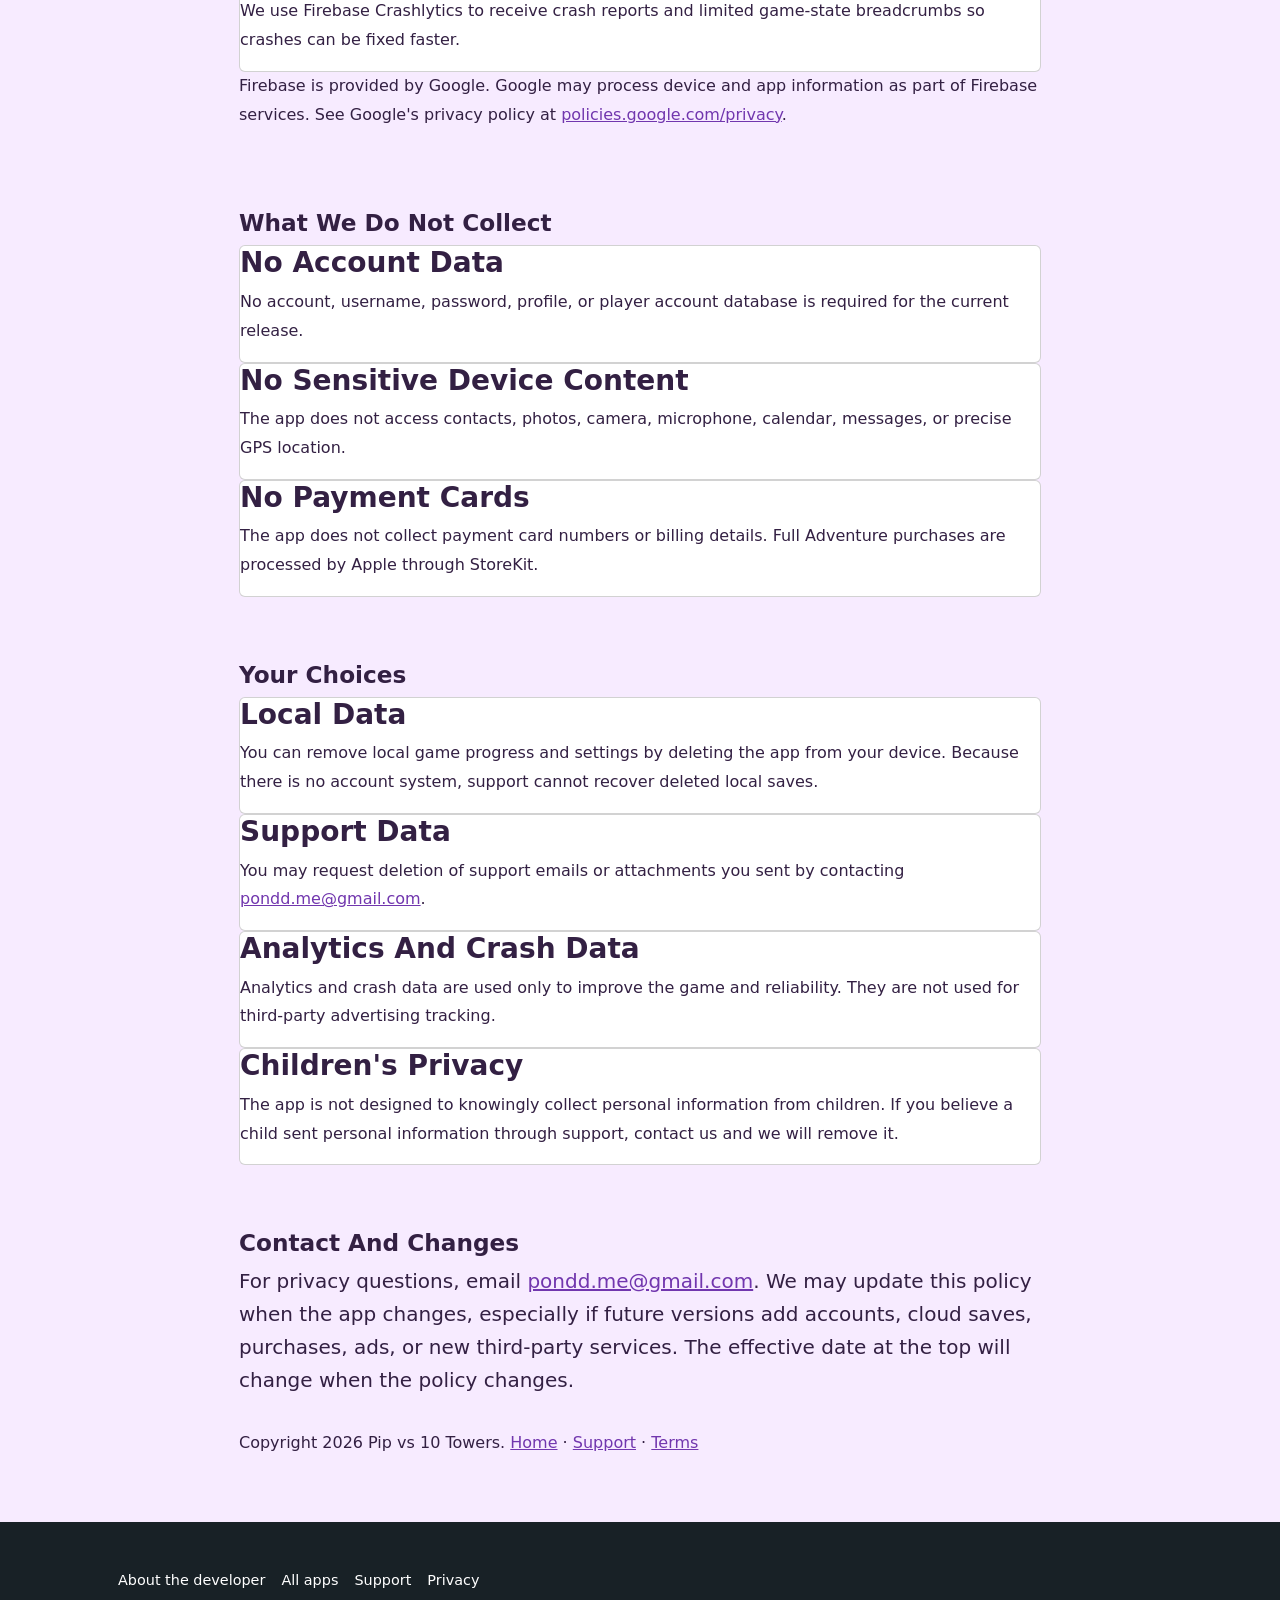
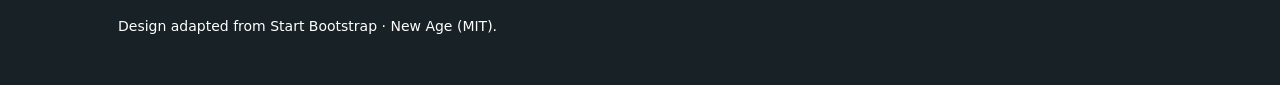
==== commit 1798edd9: "Give each app its own palette, real icon, and shared app showcase" ====
--- a/privacy.html
+++ b/privacy.html
@@ -1,6 +1,8 @@
 <!DOCTYPE html>
 
-<html lang="en"><head><meta charset="utf-8"/><meta content="width=device-width, initial-scale=1" name="viewport"/><title>Privacy Policy - Pip vs 10 Towers</title><meta content="Pip is small, brave, and definitely not ready for ten magical towers. Good thing every room is only one smart step away." name="description"/><link href="assets/app-icon.png" rel="icon"/><link href="assets/new-age/styles.css" rel="stylesheet"/><link href="assets/new-age/brand.css" rel="stylesheet"/></head><body><a class="skip-link" href="#main">Skip to content</a><nav aria-label="Main navigation" class="navbar navbar-expand-lg navbar-light shadow-sm" id="mainNav"><div class="container px-5"><a class="navbar-brand fw-bold" href="index.html"><img alt="" src="assets/app-icon.png"/>Pip vs 10 Towers</a><div class="site-links"><a href="index.html">Home</a><a href="support.html">Support</a><a href="privacy.html">Privacy</a><a href="terms.html">Terms</a></div></div></nav><main class="legal-content" id="main">
+<html lang="en"><head><meta charset="utf-8"/><meta content="width=device-width, initial-scale=1" name="viewport"/><title>Privacy Policy - Pip vs 10 Towers</title><meta content="Pip is small, brave, and definitely not ready for ten magical towers. Good thing every room is only one smart step away." name="description"/><link href="assets/new-age/styles.css" rel="stylesheet"/><link href="assets/new-age/brand.css" rel="stylesheet"/><link rel="stylesheet" href="app-family/brand.css?v=20261112">
+<link rel="icon" href="https://pond1982.github.io/Pondd-Page/assets/app-icons/6766553847.webp" type="image/webp">
+</head><body data-app-theme="pip-purple"><a class="skip-link" href="#main">Skip to content</a><nav aria-label="Main navigation" class="navbar navbar-expand-lg navbar-light shadow-sm" id="mainNav"><div class="container px-5"><a class="navbar-brand fw-bold" href="index.html"><img class="app-brand-icon" src="https://pond1982.github.io/Pondd-Page/assets/app-icons/6766553847.webp" width="42" height="42" alt="" decoding="async">Pip vs 10 Towers</a><div class="site-links"><a href="index.html">Home</a><a href="support.html">Support</a><a href="privacy.html">Privacy</a><a href="terms.html">Terms</a></div></div></nav><main class="legal-content" id="main">
 <div class="site-shell">
 <section class="page-header">
 <div class="content">
@@ -159,4 +161,4 @@
 </div>
 </div>
 </div>
-</main><footer class="py-5"><div class="container px-5"><div class="site-links"><a href="https://pond1982.github.io/Pondd-Page/">About the developer</a><a href="https://pond1982.github.io/Pondd-Page/apps.html">All apps</a><a href="support.html">Support</a><a href="privacy.html">Privacy</a></div><p class="small mt-4 mb-0">Design adapted from Start Bootstrap · New Age (MIT).</p></div></footer></body></html>+</main><footer class="py-5"><div class="container px-5"><div class="site-links"><a href="https://pond1982.github.io/Pondd-Page/">About the developer</a><a href="https://pond1982.github.io/Pondd-Page/index.html#apps">All apps</a><a href="support.html">Support</a><a href="privacy.html">Privacy</a></div><p class="small mt-4 mb-0">Design adapted from Start Bootstrap · New Age (MIT).</p></div></footer></body></html>
--- a/app-family/brand.css
+++ b/app-family/brand.css
@@ -0,0 +1,43 @@
+:root{--brand-accent:#7136ae;--brand-secondary:#995012;--brand-tint:#f7ebff;--brand-soft:#e5c5ff;--brand-highlight:#bc7cec;--brand-ink:#332043;--accent:#7136ae;--second:#995012;--tint:#f7ebff;--ink:#332043;--brand:#7136ae;--accent-end:#995012;--paper:#f7ebff;--app-accent:#7136ae;--app-secondary:#995012;--app-paper:#f7ebff;--app-ink:#332043;--bs-primary:#7136ae}
+
+/* App identity and shared portfolio. Static, responsive, and readable without JavaScript. */
+body{color:var(--brand-ink)}
+body .masthead{background:linear-gradient(125deg,var(--brand-tint) 4%,var(--brand-soft) 100%)}
+body .detail-section{background:var(--brand-tint)}
+body .bg-gradient-primary-to-secondary{background:linear-gradient(115deg,var(--brand-accent),var(--brand-secondary))!important}
+body .art-orb,body .masthead-device-mockup:before,body .hero-screen:before,body .hero-art:before,body .hero-media:before,body .camp-figure:before,body .app-art:before{background:linear-gradient(130deg,var(--brand-highlight),var(--brand-accent))}
+body #mainNav,body nav.navbar,body .site-header,body>nav.nav,body header.site{border-top:4px solid var(--brand-accent)}
+body .navbar-brand,body a.brand{display:inline-flex;align-items:center;gap:12px;max-width:100%;line-height:1.25;vertical-align:middle}
+body .navbar-brand img.app-brand-icon,body .brand img.app-brand-icon{display:block;flex:0 0 42px;width:42px;height:42px;margin:0;border-radius:11px;object-fit:cover;border:1px solid #0000000f;box-shadow:0 3px 10px #0000000c}
+body .app-identity{display:flex;align-items:center;gap:16px;margin:0 0 24px;text-align:left;color:var(--brand-ink)}
+body .app-identity img{width:72px;height:72px;flex:0 0 72px;object-fit:cover;border-radius:19px;border:1px solid #00000010;box-shadow:0 6px 20px #00000012}
+body .app-identity span{min-width:0}body .app-identity small{display:block;text-transform:uppercase;letter-spacing:.12em;font:700 .65rem/1.6 system-ui,sans-serif;color:var(--brand-accent)}
+body .app-identity strong{display:block;font:700 1.05rem/1.4 system-ui,sans-serif;max-width:28rem}
+body .pondd-about{background:var(--brand-tint);color:var(--brand-ink)}
+body .pondd-character-stage{border-color:var(--brand-secondary);background:radial-gradient(ellipse at 50% 88%,var(--brand-secondary) 0,var(--brand-ink) 48%,#15161d 85%)}
+body .pondd-character-stage:focus-visible,body .pondd-character-pause:focus-visible{outline-color:var(--brand-accent)}
+body .app-family{background:linear-gradient(165deg,var(--brand-tint),#fff 80%);padding:80px 24px;max-width:none;margin:0;color:var(--brand-ink);border-top:1px solid var(--brand-soft);text-align:left}
+body .app-family-inner{max-width:1140px;margin:auto;padding:0;width:100%}
+body .app-family-heading{display:flex;align-items:flex-end;justify-content:space-between;gap:24px;margin-bottom:30px}
+body .app-family-kicker{font:750 .72rem/1.5 system-ui,sans-serif;color:var(--brand-accent);letter-spacing:.13em;text-transform:uppercase;margin:0 0 12px}
+body .app-family h2{font-size:clamp(2rem,3.5vw,3rem);line-height:1.13;letter-spacing:-.035em;color:var(--brand-ink);margin:0 0 14px}
+body .app-family-intro{max-width:570px;color:#4c5664;line-height:1.65;margin:0;font-size:1rem}
+body .app-family-directory{display:inline-flex;align-items:center;justify-content:center;flex:0 0 auto;padding:12px 18px;border:1px solid var(--brand-accent);border-radius:999px;color:var(--brand-accent);font-size:.86rem;font-weight:700;text-decoration:none;background:#fff;min-height:44px}
+body .app-family-directory:hover{background:var(--brand-accent);color:#fff}
+body .app-family-list{list-style:none;display:grid;grid-template-columns:repeat(3,minmax(0,1fr));gap:16px;padding:0;margin:0}
+body .app-family-item{margin:0;padding:20px;border:1px solid #1d2d431c;border-radius:18px;background:#fff;min-width:0;box-shadow:0 4px 18px #15243e04}
+body .app-family-item.is-current{border-color:var(--brand-accent);box-shadow:inset 0 3px 0 var(--brand-accent)}
+body .app-family-card-top{display:flex;align-items:center;gap:13px;margin:0 0 14px}
+body .app-family-card-top img{display:block;width:52px;height:52px;flex:0 0 52px;object-fit:cover;border-radius:13px;border:1px solid #0000000a;margin:0}
+body .app-family-card-top>div{min-width:0}
+body .app-family h3{color:var(--brand-ink);font:750 1rem/1.35 system-ui,sans-serif;letter-spacing:-.015em;margin:0 0 4px}
+body .app-family-meta{color:var(--brand-accent);font:600 .72rem/1.45 system-ui,sans-serif;margin:0}
+body .app-family-summary{color:#4c5664;font-size:.84rem;line-height:1.6;margin:0 0 15px}
+body .app-family-links{display:flex;flex-wrap:wrap;gap:4px 17px;margin:0}
+body .app-family-links a{display:inline-flex;align-items:center;min-height:36px;color:var(--brand-accent);font:700 .8rem/1.3 system-ui,sans-serif;text-decoration:underline;text-underline-offset:4px}
+body .app-family a:focus-visible{outline:3px solid var(--brand-accent);outline-offset:4px}
+body .app-family-note{color:#59616b;font-size:.78rem;line-height:1.5;margin:24px 0 0}
+@media(min-width:1250px){body .app-family-list{grid-template-columns:repeat(4,minmax(0,1fr))}}
+@media(max-width:800px){body .app-family{padding:56px 20px}body .app-family-heading{display:block}body .app-family-directory{margin-top:22px}body .app-family-list{grid-template-columns:repeat(2,minmax(0,1fr))}body .app-identity{gap:13px}body .app-identity img{width:60px;height:60px;flex-basis:60px;border-radius:16px}}
+@media(max-width:520px){body .app-family-list{grid-template-columns:1fr}body .app-family-item{padding:18px}body .app-family h2{font-size:2rem}body .app-identity strong{font-size:.95rem}body .navbar-brand img.app-brand-icon,body .brand img.app-brand-icon{flex-basis:36px;width:36px;height:36px;border-radius:9px}}
+@media(prefers-reduced-motion:reduce){body .app-family *{transition:none!important;animation:none!important}}
